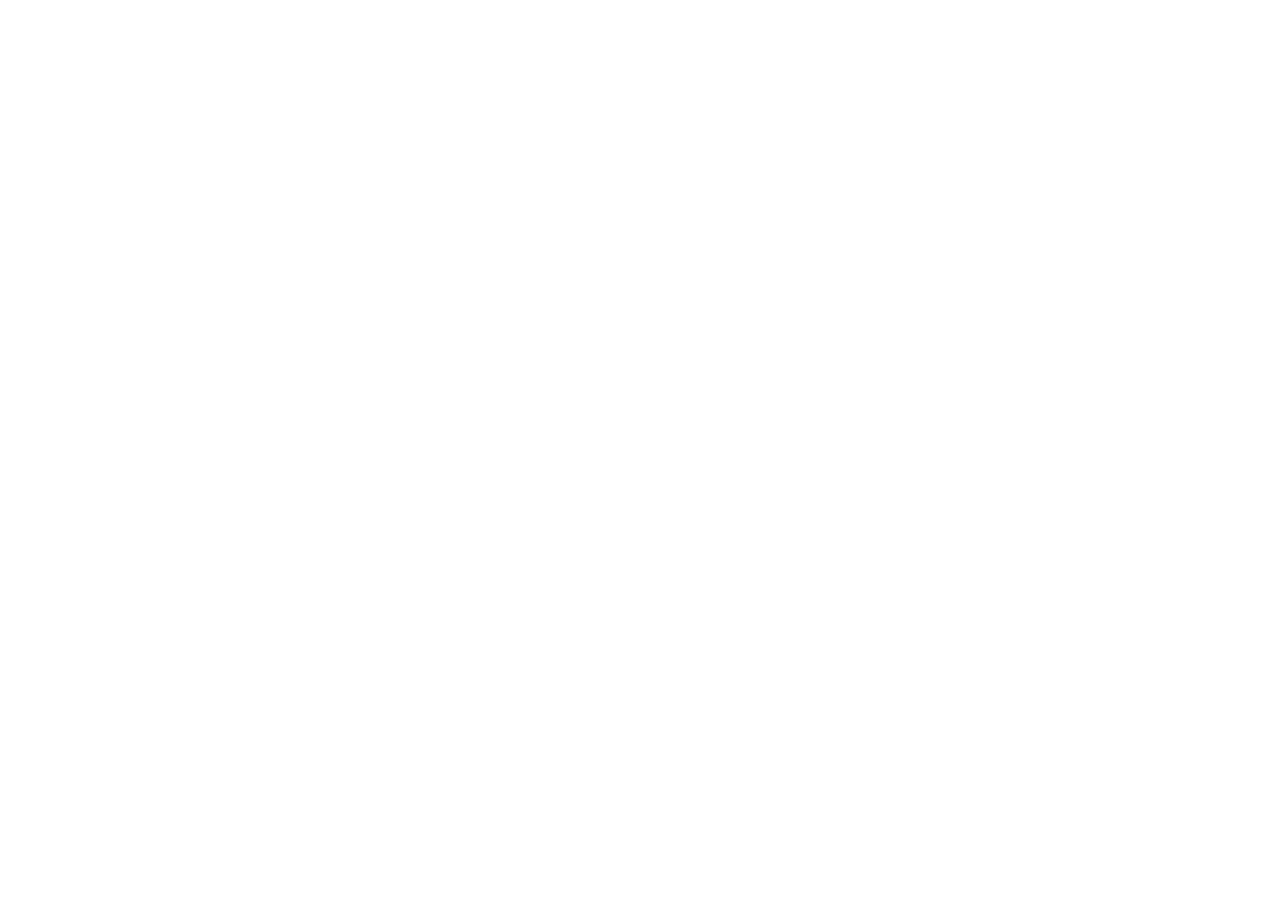
==== menu.html @ 4b273fd4 "Added Menu Redirection Page" ====
<!DOCTYPE HTML>
<!--
	Escape Velocity by HTML5 UP
	html5up.net | @ajlkn
	Free for personal and commercial use under the CCA 3.0 license (html5up.net/license)
-->
<html>

<head>
	<title>Menu</title>
	<meta charset="utf-8" />
  <meta http-equiv="Refresh" content="0; url='https://hausdonerkebab.ola.click/products'" />
	<meta name="viewport" content="width=device-width, initial-scale=1, user-scalable=no" />
	<link rel="stylesheet" href="assets/css/main.css" />
</head>

<body class="homepage is-preload">
	<div id="page-wrapper">

		<!-- Header -->
		<section id="header" class="wrapper">

			<!-- Logo -->
			<div id="logo">

			</div>

			<!-- Nav -->
			<nav id="nav">
				<ul>
					<li class="current"><a href="index.html">Home</a></li>
					<li><a href="#main">Quiénes Somos</a></li>
					<li><a href="https://hausdonerkebab.ola.click/products">Menú (Restaurante
							Virtual)</a></li>
					<li class="current"><a href="catering.html">Catering</a></li>
					<li><a href="https://wa.me/c/50663362077">Catálogo</a></li>
				</ul>
			</nav>

		</section>

		<!-- Intro -->
		<section id="intro" class="wrapper style1">
			<div class="title">Hallo</div>
			<div class="container">
				<p class="style2">
					Comida auténtica de las calles de Alemania<br>
					Directo de nuestra casa a la tuya
				</p>
				<p class="style3">
					Disfruta de una experiencia gastronómica con sabores nuevos y caracterizada por
					nuestros<br>
					<strong>Productos 100% hechos en casa, ingredientes frescos y atención al
						detalle</strong>
				</p>
				<ul class="actions">
					<li><a href="https://hausdonerkebab.ola.click/products" class="button style3 large">Ver menú</a></li>
				</ul>
			</div>
		</section <!-- Main -->
		
		<!-- Footer -->
		<section id="footer" class="wrapper">
			<div class="title">Contacto</div>
			<div class="container">
				<header class="style1">
					<h2>¿Cómo podemos servirte?</h2>
					<p>
						Por favor decinos si tenés cualquier tipo de consulta, sugerencia,
						propuesta o comentario.
						Nosotros nos pondremos en contacto lo antes posible
					</p>
				</header>
				<div class="row">
					<div id="a-logo" class="col-6 col-12-medium"
						style="background: url('images/A-Logo2.png');background-size:30%;background-repeat: no-repeat; background-position: center;">
					</div>
					<div class="col-6 col-12-medium">

						<!-- Contact -->
						<section class="feature-list small">
							<div class="row">
								<div class="col-6 col-12-small">
									<section>
										<h3 class="icon solid fa-home">QBO
											SkyHomes
										</h3>
										<p>
											Frente al Parque del Café<br>
											Calle 80A, Rohomoser 10108<br>
											San José, Costa Rica
										</p>
									</section>
								</div>
								<div class="col-6 col-12-small">
									<section>
										<h3 class="icon brands fa-instagram">
											instagram</h3>
										<p>
											<a
												href="https://instagram.com/hausdoner">@hausdoner</a><br />
										</p>
									</section>
								</div>
								<div class="col-6 col-12-small">
									<section>
										<h3 class="icon solid fa-envelope">Email
										</h3>
										<p>
											<a
												href="mailto: hausdonercr@gmail.com">hausdonercr@gmail.com</a>
										</p>
									</section>
								</div>
								<div class="col-6 col-12-small">
									<section>
										<h3 class="icon brands fa-whatsapp">
											WhatsApp</h3>
										<p>
											<a
												href="https://wa.me/50663362077">63362077</a>
										</p>
									</section>
								</div>
							</div>
						</section>

					</div>
				</div>
				<div id="copyright">
					<ul>
						<li>&copy; Haus - Döner Kebab</li>
						<li>Design: <a href="http://html5up.net">HTML5 UP</a></li>
					</ul>
				</div>
			</div>
		</section>

	</div>

	<!-- Scripts -->
	<script src="assets/js/jquery.min.js"></script>
	<script src="assets/js/jquery.dropotron.min.js"></script>
	<script src="assets/js/browser.min.js"></script>
	<script src="assets/js/breakpoints.min.js"></script>
	<script src="assets/js/util.js"></script>
	<script src="assets/js/main.js"></script>

</body>

</html>
---- assets/css/main.css ----
@import url("fontawesome-all.min.css");
@import url("https://fonts.googleapis.com/css?family=Source+Sans+Pro:400,400italic,700,900");

/*
	Escape Velocity by HTML5 UP
	html5up.net | @ajlkn
	Free for personal and commercial use under the CCA 3.0 license (html5up.net/license)
*/

html, body, div, span, applet, object,
iframe, h1, h2, h3, h4, h5, h6, p, blockquote,
pre, a, abbr, acronym, address, big, cite,
code, del, dfn, em, img, ins, kbd, q, s, samp,
small, strike, strong, sub, sup, tt, var, b,
u, i, center, dl, dt, dd, ol, ul, li, fieldset,
form, label, legend, table, caption, tbody,
tfoot, thead, tr, th, td, article, aside,
canvas, details, embed, figure, figcaption,
footer, header, hgroup, menu, nav, output, ruby,
section, summary, time, mark, audio, video {
	margin: 0;
	padding: 0;
	border: 0;
	font-size: 100%;
	font: inherit;
	vertical-align: baseline;}

article, aside, details, figcaption, figure,
footer, header, hgroup, menu, nav, section {
	display: block;}

body {
	line-height: 1;
}

ol, ul {
	list-style: none;
}

blockquote, q {
	quotes: none;
}

	blockquote:before, blockquote:after, q:before, q:after {
		content: '';
		content: none;
	}

table {
	border-collapse: collapse;
	border-spacing: 0;
}

body {
	-webkit-text-size-adjust: none;
}

mark {
	background-color: transparent;
	color: inherit;
}

input::-moz-focus-inner {
	border: 0;
	padding: 0;
}

input, select, textarea {
	-moz-appearance: none;
	-webkit-appearance: none;
	-ms-appearance: none;
	appearance: none;
}

/* Basic */

	@-ms-viewport {
		width: device-width;
	}

	html {
		box-sizing: border-box;
	}

	*, *:before, *:after {
		box-sizing: inherit;
	}

	body.is-preload *, body.is-preload *:before, body.is-preload *:after {
		-moz-animation: none !important;
		-webkit-animation: none !important;
		-ms-animation: none !important;
		animation: none !important;
		-moz-transition: none !important;
		-webkit-transition: none !important;
		-ms-transition: none !important;
		transition: none !important;
	}

	body, input, textarea, select {
		font-family: 'Source Sans Pro', sans-serif;
		font-weight: 400;
		color: #919499;
		font-size: 14pt;
		line-height: 1.75em;
		letter-spacing: 0.025em;
	}

	h1, h2, h3, h4, h5, h6 {
		font-weight: 700;
		color: #484d55;
	}

		h1 a, h2 a, h3 a, h4 a, h5 a, h6 a {
			color: inherit;
			text-decoration: none;
		}

	a {
		-moz-transition: color .25s ease-in-out;
		-webkit-transition: color .25s ease-in-out;
		-ms-transition: color .25s ease-in-out;
		transition: color .25s ease-in-out;
		text-decoration: underline;
		color: #717479;
	}

		a:hover {
			text-decoration: none;
		}

	strong, b {
		font-weight: 700;
		color: #484d55;
	}

	blockquote {
		border-left: solid 0.5em #ddd;
		padding: 1em 0 1em 2em;
		font-style: italic;
	}

	em, i {
		font-style: italic;
	}

	hr {
		border: 0;
		border-top: solid 1px #ddd;
		margin: 2em 0 2em 0;
	}

	sub {
		position: relative;
		top: 0.5em;
		font-size: 0.8em;
	}

	sup {
		position: relative;
		top: -0.5em;
		font-size: 0.8em;
	}

	.nobr {
		white-space: nowrap;
	}

	br.clear {
		clear: both;
	}

	p, ul, ol, dl, table, blockquote, form {
		margin-bottom: 2em;
	}

/* Container */

	.container {
		margin: 0 auto;
		max-width: 100%;
		width: 68em;
	}

		@media screen and (max-width: 1680px) {

			.container {
				width: 70em;
			}

		}

		@media screen and (max-width: 1280px) {

			.container {
				width: calc(100% - 100px);
			}

		}

		@media screen and (max-width: 980px) {

			.container {
				width: calc(100% - 100px);
			}

		}

		@media screen and (max-width: 736px) {

			.container {
				width: calc(100% - 40px);
			}

		}

/* Row */

	.row {
		display: flex;
		flex-wrap: wrap;
		box-sizing: border-box;
		align-items: stretch;
	}

		.row > * {
			box-sizing: border-box;
		}

		.row.gtr-uniform > * > :last-child {
			margin-bottom: 0;
		}

		.row.aln-left {
			justify-content: flex-start;
		}

		.row.aln-center {
			justify-content: center;
		}

		.row.aln-right {
			justify-content: flex-end;
		}

		.row.aln-top {
			align-items: flex-start;
		}

		.row.aln-middle {
			align-items: center;
		}

		.row.aln-bottom {
			align-items: flex-end;
		}

		.row > .imp {
			order: -1;
		}

		.row > .col-1 {
			width: 8.33333%;
		}

		.row > .off-1 {
			margin-left: 8.33333%;
		}

		.row > .col-2 {
			width: 16.66667%;
		}

		.row > .off-2 {
			margin-left: 16.66667%;
		}

		.row > .col-3 {
			width: 25%;
		}

		.row > .off-3 {
			margin-left: 25%;
		}

		.row > .col-4 {
			width: 33.33333%;
		}

		.row > .off-4 {
			margin-left: 33.33333%;
		}

		.row > .col-5 {
			width: 41.66667%;
		}

		.row > .off-5 {
			margin-left: 41.66667%;
		}

		.row > .col-6 {
			width: 50%;
		}

		.row > .off-6 {
			margin-left: 50%;
		}

		.row > .col-7 {
			width: 58.33333%;
		}

		.row > .off-7 {
			margin-left: 58.33333%;
		}

		.row > .col-8 {
			width: 66.66667%;
		}

		.row > .off-8 {
			margin-left: 66.66667%;
		}

		.row > .col-9 {
			width: 75%;
		}

		.row > .off-9 {
			margin-left: 75%;
		}

		.row > .col-10 {
			width: 83.33333%;
		}

		.row > .off-10 {
			margin-left: 83.33333%;
		}

		.row > .col-11 {
			width: 91.66667%;
		}

		.row > .off-11 {
			margin-left: 91.66667%;
		}

		.row > .col-12 {
			width: 100%;
		}

		.row > .off-12 {
			margin-left: 100%;
		}

		.row.gtr-0 {
			margin-top: 0px;
			margin-left: 0px;
		}

			.row.gtr-0 > * {
				padding: 0px 0 0 0px;
			}

			.row.gtr-0.gtr-uniform {
				margin-top: 0px;
			}

				.row.gtr-0.gtr-uniform > * {
					padding-top: 0px;
				}

		.row.gtr-25 {
			margin-top: -12.5px;
			margin-left: -12.5px;
		}

			.row.gtr-25 > * {
				padding: 12.5px 0 0 12.5px;
			}

			.row.gtr-25.gtr-uniform {
				margin-top: -12.5px;
			}

				.row.gtr-25.gtr-uniform > * {
					padding-top: 12.5px;
				}

		.row.gtr-50 {
			margin-top: -25px;
			margin-left: -25px;
		}

			.row.gtr-50 > * {
				padding: 25px 0 0 25px;
			}

			.row.gtr-50.gtr-uniform {
				margin-top: -25px;
			}

				.row.gtr-50.gtr-uniform > * {
					padding-top: 25px;
				}

		.row {
			margin-top: -50px;
			margin-left: -50px;
		}

			.row > * {
				padding: 50px 0 0 50px;
			}

			.row.gtr-uniform {
				margin-top: -50px;
			}

				.row.gtr-uniform > * {
					padding-top: 50px;
				}

		.row.gtr-150 {
			margin-top: -75px;
			margin-left: -75px;
		}

			.row.gtr-150 > * {
				padding: 75px 0 0 75px;
			}

			.row.gtr-150.gtr-uniform {
				margin-top: -75px;
			}

				.row.gtr-150.gtr-uniform > * {
					padding-top: 75px;
				}

		.row.gtr-200 {
			margin-top: -100px;
			margin-left: -100px;
		}

			.row.gtr-200 > * {
				padding: 100px 0 0 100px;
			}

			.row.gtr-200.gtr-uniform {
				margin-top: -100px;
			}

				.row.gtr-200.gtr-uniform > * {
					padding-top: 100px;
				}

		@media screen and (max-width: 1680px) {

			.row {
				display: flex;
				flex-wrap: wrap;
				box-sizing: border-box;
				align-items: stretch;
			}

				.row > * {
					box-sizing: border-box;
				}

				.row.gtr-uniform > * > :last-child {
					margin-bottom: 0;
				}

				.row.aln-left {
					justify-content: flex-start;
				}

				.row.aln-center {
					justify-content: center;
				}

				.row.aln-right {
					justify-content: flex-end;
				}

				.row.aln-top {
					align-items: flex-start;
				}

				.row.aln-middle {
					align-items: center;
				}

				.row.aln-bottom {
					align-items: flex-end;
				}

				.row > .imp-xlarge {
					order: -1;
				}

				.row > .col-1-xlarge {
					width: 8.33333%;
				}

				.row > .off-1-xlarge {
					margin-left: 8.33333%;
				}

				.row > .col-2-xlarge {
					width: 16.66667%;
				}

				.row > .off-2-xlarge {
					margin-left: 16.66667%;
				}

				.row > .col-3-xlarge {
					width: 25%;
				}

				.row > .off-3-xlarge {
					margin-left: 25%;
				}

				.row > .col-4-xlarge {
					width: 33.33333%;
				}

				.row > .off-4-xlarge {
					margin-left: 33.33333%;
				}

				.row > .col-5-xlarge {
					width: 41.66667%;
				}

				.row > .off-5-xlarge {
					margin-left: 41.66667%;
				}

				.row > .col-6-xlarge {
					width: 50%;
				}

				.row > .off-6-xlarge {
					margin-left: 50%;
				}

				.row > .col-7-xlarge {
					width: 58.33333%;
				}

				.row > .off-7-xlarge {
					margin-left: 58.33333%;
				}

				.row > .col-8-xlarge {
					width: 66.66667%;
				}

				.row > .off-8-xlarge {
					margin-left: 66.66667%;
				}

				.row > .col-9-xlarge {
					width: 75%;
				}

				.row > .off-9-xlarge {
					margin-left: 75%;
				}

				.row > .col-10-xlarge {
					width: 83.33333%;
				}

				.row > .off-10-xlarge {
					margin-left: 83.33333%;
				}

				.row > .col-11-xlarge {
					width: 91.66667%;
				}

				.row > .off-11-xlarge {
					margin-left: 91.66667%;
				}

				.row > .col-12-xlarge {
					width: 100%;
				}

				.row > .off-12-xlarge {
					margin-left: 100%;
				}

				.row.gtr-0 {
					margin-top: 0px;
					margin-left: 0px;
				}

					.row.gtr-0 > * {
						padding: 0px 0 0 0px;
					}

					.row.gtr-0.gtr-uniform {
						margin-top: 0px;
					}

						.row.gtr-0.gtr-uniform > * {
							padding-top: 0px;
						}

				.row.gtr-25 {
					margin-top: -12.5px;
					margin-left: -12.5px;
				}

					.row.gtr-25 > * {
						padding: 12.5px 0 0 12.5px;
					}

					.row.gtr-25.gtr-uniform {
						margin-top: -12.5px;
					}

						.row.gtr-25.gtr-uniform > * {
							padding-top: 12.5px;
						}

				.row.gtr-50 {
					margin-top: -25px;
					margin-left: -25px;
				}

					.row.gtr-50 > * {
						padding: 25px 0 0 25px;
					}

					.row.gtr-50.gtr-uniform {
						margin-top: -25px;
					}

						.row.gtr-50.gtr-uniform > * {
							padding-top: 25px;
						}

				.row {
					margin-top: -50px;
					margin-left: -50px;
				}

					.row > * {
						padding: 50px 0 0 50px;
					}

					.row.gtr-uniform {
						margin-top: -50px;
					}

						.row.gtr-uniform > * {
							padding-top: 50px;
						}

				.row.gtr-150 {
					margin-top: -75px;
					margin-left: -75px;
				}

					.row.gtr-150 > * {
						padding: 75px 0 0 75px;
					}

					.row.gtr-150.gtr-uniform {
						margin-top: -75px;
					}

						.row.gtr-150.gtr-uniform > * {
							padding-top: 75px;
						}

				.row.gtr-200 {
					margin-top: -100px;
					margin-left: -100px;
				}

					.row.gtr-200 > * {
						padding: 100px 0 0 100px;
					}

					.row.gtr-200.gtr-uniform {
						margin-top: -100px;
					}

						.row.gtr-200.gtr-uniform > * {
							padding-top: 100px;
						}

		}

		@media screen and (max-width: 1280px) {

			.row {
				display: flex;
				flex-wrap: wrap;
				box-sizing: border-box;
				align-items: stretch;
			}

				.row > * {
					box-sizing: border-box;
				}

				.row.gtr-uniform > * > :last-child {
					margin-bottom: 0;
				}

				.row.aln-left {
					justify-content: flex-start;
				}

				.row.aln-center {
					justify-content: center;
				}

				.row.aln-right {
					justify-content: flex-end;
				}

				.row.aln-top {
					align-items: flex-start;
				}

				.row.aln-middle {
					align-items: center;
				}

				.row.aln-bottom {
					align-items: flex-end;
				}

				.row > .imp-large {
					order: -1;
				}

				.row > .col-1-large {
					width: 8.33333%;
				}

				.row > .off-1-large {
					margin-left: 8.33333%;
				}

				.row > .col-2-large {
					width: 16.66667%;
				}

				.row > .off-2-large {
					margin-left: 16.66667%;
				}

				.row > .col-3-large {
					width: 25%;
				}

				.row > .off-3-large {
					margin-left: 25%;
				}

				.row > .col-4-large {
					width: 33.33333%;
				}

				.row > .off-4-large {
					margin-left: 33.33333%;
				}

				.row > .col-5-large {
					width: 41.66667%;
				}

				.row > .off-5-large {
					margin-left: 41.66667%;
				}

				.row > .col-6-large {
					width: 50%;
				}

				.row > .off-6-large {
					margin-left: 50%;
				}

				.row > .col-7-large {
					width: 58.33333%;
				}

				.row > .off-7-large {
					margin-left: 58.33333%;
				}

				.row > .col-8-large {
					width: 66.66667%;
				}

				.row > .off-8-large {
					margin-left: 66.66667%;
				}

				.row > .col-9-large {
					width: 75%;
				}

				.row > .off-9-large {
					margin-left: 75%;
				}

				.row > .col-10-large {
					width: 83.33333%;
				}

				.row > .off-10-large {
					margin-left: 83.33333%;
				}

				.row > .col-11-large {
					width: 91.66667%;
				}

				.row > .off-11-large {
					margin-left: 91.66667%;
				}

				.row > .col-12-large {
					width: 100%;
				}

				.row > .off-12-large {
					margin-left: 100%;
				}

				.row.gtr-0 {
					margin-top: 0px;
					margin-left: 0px;
				}

					.row.gtr-0 > * {
						padding: 0px 0 0 0px;
					}

					.row.gtr-0.gtr-uniform {
						margin-top: 0px;
					}

						.row.gtr-0.gtr-uniform > * {
							padding-top: 0px;
						}

				.row.gtr-25 {
					margin-top: -8.75px;
					margin-left: -8.75px;
				}

					.row.gtr-25 > * {
						padding: 8.75px 0 0 8.75px;
					}

					.row.gtr-25.gtr-uniform {
						margin-top: -8.75px;
					}

						.row.gtr-25.gtr-uniform > * {
							padding-top: 8.75px;
						}

				.row.gtr-50 {
					margin-top: -17.5px;
					margin-left: -17.5px;
				}

					.row.gtr-50 > * {
						padding: 17.5px 0 0 17.5px;
					}

					.row.gtr-50.gtr-uniform {
						margin-top: -17.5px;
					}

						.row.gtr-50.gtr-uniform > * {
							padding-top: 17.5px;
						}

				.row {
					margin-top: -35px;
					margin-left: -35px;
				}

					.row > * {
						padding: 35px 0 0 35px;
					}

					.row.gtr-uniform {
						margin-top: -35px;
					}

						.row.gtr-uniform > * {
							padding-top: 35px;
						}

				.row.gtr-150 {
					margin-top: -52.5px;
					margin-left: -52.5px;
				}

					.row.gtr-150 > * {
						padding: 52.5px 0 0 52.5px;
					}

					.row.gtr-150.gtr-uniform {
						margin-top: -52.5px;
					}

						.row.gtr-150.gtr-uniform > * {
							padding-top: 52.5px;
						}

				.row.gtr-200 {
					margin-top: -70px;
					margin-left: -70px;
				}

					.row.gtr-200 > * {
						padding: 70px 0 0 70px;
					}

					.row.gtr-200.gtr-uniform {
						margin-top: -70px;
					}

						.row.gtr-200.gtr-uniform > * {
							padding-top: 70px;
						}

		}

		@media screen and (max-width: 980px) {

			.row {
				display: flex;
				flex-wrap: wrap;
				box-sizing: border-box;
				align-items: stretch;
			}

				.row > * {
					box-sizing: border-box;
				}

				.row.gtr-uniform > * > :last-child {
					margin-bottom: 0;
				}

				.row.aln-left {
					justify-content: flex-start;
				}

				.row.aln-center {
					justify-content: center;
				}

				.row.aln-right {
					justify-content: flex-end;
				}

				.row.aln-top {
					align-items: flex-start;
				}

				.row.aln-middle {
					align-items: center;
				}

				.row.aln-bottom {
					align-items: flex-end;
				}

				.row > .imp-medium {
					order: -1;
				}

				.row > .col-1-medium {
					width: 8.33333%;
				}

				.row > .off-1-medium {
					margin-left: 8.33333%;
				}

				.row > .col-2-medium {
					width: 16.66667%;
				}

				.row > .off-2-medium {
					margin-left: 16.66667%;
				}

				.row > .col-3-medium {
					width: 25%;
				}

				.row > .off-3-medium {
					margin-left: 25%;
				}

				.row > .col-4-medium {
					width: 33.33333%;
				}

				.row > .off-4-medium {
					margin-left: 33.33333%;
				}

				.row > .col-5-medium {
					width: 41.66667%;
				}

				.row > .off-5-medium {
					margin-left: 41.66667%;
				}

				.row > .col-6-medium {
					width: 50%;
				}

				.row > .off-6-medium {
					margin-left: 50%;
				}

				.row > .col-7-medium {
					width: 58.33333%;
				}

				.row > .off-7-medium {
					margin-left: 58.33333%;
				}

				.row > .col-8-medium {
					width: 66.66667%;
				}

				.row > .off-8-medium {
					margin-left: 66.66667%;
				}

				.row > .col-9-medium {
					width: 75%;
				}

				.row > .off-9-medium {
					margin-left: 75%;
				}

				.row > .col-10-medium {
					width: 83.33333%;
				}

				.row > .off-10-medium {
					margin-left: 83.33333%;
				}

				.row > .col-11-medium {
					width: 91.66667%;
				}

				.row > .off-11-medium {
					margin-left: 91.66667%;
				}

				.row > .col-12-medium {
					width: 100%;
				}

				.row > .off-12-medium {
					margin-left: 100%;
				}

				.row.gtr-0 {
					margin-top: 0px;
					margin-left: 0px;
				}

					.row.gtr-0 > * {
						padding: 0px 0 0 0px;
					}

					.row.gtr-0.gtr-uniform {
						margin-top: 0px;
					}

						.row.gtr-0.gtr-uniform > * {
							padding-top: 0px;
						}

				.row.gtr-25 {
					margin-top: -12.5px;
					margin-left: -12.5px;
				}

					.row.gtr-25 > * {
						padding: 12.5px 0 0 12.5px;
					}

					.row.gtr-25.gtr-uniform {
						margin-top: -12.5px;
					}

						.row.gtr-25.gtr-uniform > * {
							padding-top: 12.5px;
						}

				.row.gtr-50 {
					margin-top: -25px;
					margin-left: -25px;
				}

					.row.gtr-50 > * {
						padding: 25px 0 0 25px;
					}

					.row.gtr-50.gtr-uniform {
						margin-top: -25px;
					}

						.row.gtr-50.gtr-uniform > * {
							padding-top: 25px;
						}

				.row {
					margin-top: -50px;
					margin-left: -50px;
				}

					.row > * {
						padding: 50px 0 0 50px;
					}

					.row.gtr-uniform {
						margin-top: -50px;
					}

						.row.gtr-uniform > * {
							padding-top: 50px;
						}

				.row.gtr-150 {
					margin-top: -75px;
					margin-left: -75px;
				}

					.row.gtr-150 > * {
						padding: 75px 0 0 75px;
					}

					.row.gtr-150.gtr-uniform {
						margin-top: -75px;
					}

						.row.gtr-150.gtr-uniform > * {
							padding-top: 75px;
						}

				.row.gtr-200 {
					margin-top: -100px;
					margin-left: -100px;
				}

					.row.gtr-200 > * {
						padding: 100px 0 0 100px;
					}

					.row.gtr-200.gtr-uniform {
						margin-top: -100px;
					}

						.row.gtr-200.gtr-uniform > * {
							padding-top: 100px;
						}

		}

		@media screen and (max-width: 736px) {

			.row {
				display: flex;
				flex-wrap: wrap;
				box-sizing: border-box;
				align-items: stretch;
			}

				.row > * {
					box-sizing: border-box;
				}

				.row.gtr-uniform > * > :last-child {
					margin-bottom: 0;
				}

				.row.aln-left {
					justify-content: flex-start;
				}

				.row.aln-center {
					justify-content: center;
				}

				.row.aln-right {
					justify-content: flex-end;
				}

				.row.aln-top {
					align-items: flex-start;
				}

				.row.aln-middle {
					align-items: center;
				}

				.row.aln-bottom {
					align-items: flex-end;
				}

				.row > .imp-small {
					order: -1;
				}

				.row > .col-1-small {
					width: 8.33333%;
				}

				.row > .off-1-small {
					margin-left: 8.33333%;
				}

				.row > .col-2-small {
					width: 16.66667%;
				}

				.row > .off-2-small {
					margin-left: 16.66667%;
				}

				.row > .col-3-small {
					width: 25%;
				}

				.row > .off-3-small {
					margin-left: 25%;
				}

				.row > .col-4-small {
					width: 33.33333%;
				}

				.row > .off-4-small {
					margin-left: 33.33333%;
				}

				.row > .col-5-small {
					width: 41.66667%;
				}

				.row > .off-5-small {
					margin-left: 41.66667%;
				}

				.row > .col-6-small {
					width: 50%;
				}

				.row > .off-6-small {
					margin-left: 50%;
				}

				.row > .col-7-small {
					width: 58.33333%;
				}

				.row > .off-7-small {
					margin-left: 58.33333%;
				}

				.row > .col-8-small {
					width: 66.66667%;
				}

				.row > .off-8-small {
					margin-left: 66.66667%;
				}

				.row > .col-9-small {
					width: 75%;
				}

				.row > .off-9-small {
					margin-left: 75%;
				}

				.row > .col-10-small {
					width: 83.33333%;
				}

				.row > .off-10-small {
					margin-left: 83.33333%;
				}

				.row > .col-11-small {
					width: 91.66667%;
				}

				.row > .off-11-small {
					margin-left: 91.66667%;
				}

				.row > .col-12-small {
					width: 100%;
				}

				.row > .off-12-small {
					margin-left: 100%;
				}

				.row.gtr-0 {
					margin-top: 0px;
					margin-left: 0px;
				}

					.row.gtr-0 > * {
						padding: 0px 0 0 0px;
					}

					.row.gtr-0.gtr-uniform {
						margin-top: 0px;
					}

						.row.gtr-0.gtr-uniform > * {
							padding-top: 0px;
						}

				.row.gtr-25 {
					margin-top: -7.5px;
					margin-left: -7.5px;
				}

					.row.gtr-25 > * {
						padding: 7.5px 0 0 7.5px;
					}

					.row.gtr-25.gtr-uniform {
						margin-top: -7.5px;
					}

						.row.gtr-25.gtr-uniform > * {
							padding-top: 7.5px;
						}

				.row.gtr-50 {
					margin-top: -15px;
					margin-left: -15px;
				}

					.row.gtr-50 > * {
						padding: 15px 0 0 15px;
					}

					.row.gtr-50.gtr-uniform {
						margin-top: -15px;
					}

						.row.gtr-50.gtr-uniform > * {
							padding-top: 15px;
						}

				.row {
					margin-top: -30px;
					margin-left: -30px;
				}

					.row > * {
						padding: 30px 0 0 30px;
					}

					.row.gtr-uniform {
						margin-top: -30px;
					}

						.row.gtr-uniform > * {
							padding-top: 30px;
						}

				.row.gtr-150 {
					margin-top: -45px;
					margin-left: -45px;
				}

					.row.gtr-150 > * {
						padding: 45px 0 0 45px;
					}

					.row.gtr-150.gtr-uniform {
						margin-top: -45px;
					}

						.row.gtr-150.gtr-uniform > * {
							padding-top: 45px;
						}

				.row.gtr-200 {
					margin-top: -60px;
					margin-left: -60px;
				}

					.row.gtr-200 > * {
						padding: 60px 0 0 60px;
					}

					.row.gtr-200.gtr-uniform {
						margin-top: -60px;
					}

						.row.gtr-200.gtr-uniform > * {
							padding-top: 60px;
						}

		}

/* Section/Article */

	section,
	article {
		margin: 0 0 4em 0;
	}

	section > :last-child,
	article > :last-child,
	section:last-child,
	article:last-child {
		margin-bottom: 0;
	}

	header.style1 {
		text-align: center;
		padding: 3em 0 3em 0;
	}

		header.style1 h2 {
			font-weight: 700;
			font-size: 2em;
			letter-spacing: 0.075em;
			line-height: 1.5em;
		}

		header.style1 p {
			color: #b1b4b9;
			display: block;
			margin: 1.15em 0 0 0;
			font-size: 1.3em;
			letter-spacing: 0.075em;
			line-height: 1.5em;
		}

/* Table */

	table {
		width: 100%;
	}

		table.default {
			width: 100%;
		}

			table.default tbody tr:nth-child(2n+2) {
				background: #f4f4f4;
			}

			table.default td {
				padding: 0.5em 1em 0.5em 1em;
			}

			table.default th {
				text-align: left;
				font-weight: 400;
				padding: 0.5em 1em 0.5em 1em;
			}

			table.default thead {
				background: #484d55;
				color: #fff;
			}

			table.default tfoot {
				background: #eee;
			}

/* Form */

	form label {
		display: block;
		font-weight: 700;
		color: #484d55;
		margin: 0.25em 0 0.5em 0;
	}

	form input[type="text"],
	form input[type="email"],
	form input[type="password"],
	form input[type="date"],
	form input[type="number"],
	form select,
	form textarea {
		-moz-transition: all .25s ease-in-out;
		-webkit-transition: all .25s ease-in-out;
		-ms-transition: all .25s ease-in-out;
		transition: all .25s ease-in-out;
		-webkit-appearance: none;
		display: block;
		border: 0;
		background: #eee;
		box-shadow: inset 0px 0px 1px 0px #a0a1a7;
		border-radius: 0.35em;
		width: 100%;
		padding: 0.75em 1em 0.75em 1em;
	}

		form input[type="text"]:focus,
		form input[type="email"]:focus,
		form input[type="password"]:focus,
		form input[type="date"]:focus,
		form input[type="number"]:focus,
		form select:focus,
		form textarea:focus {
			background: #f8f8f8;
		}

	form input[type="text"],
	form input[type="email"]
	input[type="password"] {
		line-height: 1em;
	}

	form select {
		line-height: 1em;
	}

	form textarea {
		min-height: 8em;
	}

	form ul.actions {
		margin-top: 0;
	}

	form ::-webkit-input-placeholder {
		color: #555 !important;
		font-style: italic;
		line-height: 1.35em;
	}

	form :-moz-placeholder {
		color: #555 !important;
		font-style: italic;
	}

	form ::-moz-placeholder {
		color: #555 !important;
		font-style: italic;
	}

	form :-ms-input-placeholder {
		color: #555 !important;
		font-style: italic;
	}

	form ::-moz-focus-inner {
		border: 0;
	}

/* Image */

	.image {
		display: inline-block;
	}

		.image img {
			display: block;
			width: 100%;
		}

		.image.fit {
			display: block;
			width: 100%;
		}

		.image.left {
			float: left;
			margin: 0 2em 2em 0;
		}

		.image.centered {
			display: block;
			margin: 0 0 2em 0;
		}

			.image.centered img {
				margin: 0 auto;
				width: auto;
			}

		.image.featured {
			display: block;
			width: 100%;
			margin: 0 0 2em 0;
		}

/* Button */

	input[type="button"],
	input[type="submit"],
	input[type="reset"],
	button,
	.button {
		-moz-transition: all .25s ease-in-out;
		-webkit-transition: all .25s ease-in-out;
		-ms-transition: all .25s ease-in-out;
		transition: all .25s ease-in-out;
		display: inline-block;
		background: #444;
		text-align: center;
		text-transform: uppercase;
		font-weight: 700;
		letter-spacing: 0.25em;
		text-decoration: none;
		border-radius: 0.35em;
		border: 0;
		outline: 0;
		cursor: pointer;
		padding: 0 2.25em 0 2.25em;
		font-size: 0.9em;
		min-width: 12em;
		height: 4em;
		line-height: 4em;
	}

		input[type="button"]:hover,
		input[type="submit"]:hover,
		input[type="reset"]:hover,
		button:hover,
		.button:hover {
			background-color: #f98780;
		}

		input[type="button"].large,
		input[type="submit"].large,
		input[type="reset"].large,
		button.large,
		.button.large {
			font-size: 1em;
			min-width: 14em;
		}

		input[type="button"].style1,
		input[type="submit"].style1,
		input[type="reset"].style1,
		button.style1,
		.button.style1 {
			background: #e97770 url("images/overlay.png");
			color: #fff;
		}

			input[type="button"].style1:hover,
			input[type="submit"].style1:hover,
			input[type="reset"].style1:hover,
			button.style1:hover,
			.button.style1:hover {
				background-color: #f98780;
			}

			input[type="button"].style1:active,
			input[type="submit"].style1:active,
			input[type="reset"].style1:active,
			button.style1:active,
			.button.style1:active {
				background-color: #d96760;
			}

		input[type="button"].style2,
		input[type="submit"].style2,
		input[type="reset"].style2,
		button.style2,
		.button.style2 {
			background: none;
			color: #606167;
			box-shadow: inset 0px 0px 2px 0px #a0a1a7;
		}

			input[type="button"].style2:hover,
			input[type="submit"].style2:hover,
			input[type="reset"].style2:hover,
			button.style2:hover,
			.button.style2:hover {
				box-shadow: inset 0px 0px 2px 0px #606167;
			}

			input[type="button"].style2:active,
			input[type="submit"].style2:active,
			input[type="reset"].style2:active,
			button.style2:active,
			.button.style2:active {
				box-shadow: inset 0px 0px 2px 0px #202127;
			}

		input[type="button"].style3,
		input[type="submit"].style3,
		input[type="reset"].style3,
		button.style3,
		.button.style3 {
			background: #2f333b url("images/overlay.png");
			color: #fff;
		}

			input[type="button"].style3:hover,
			input[type="submit"].style3:hover,
			input[type="reset"].style3:hover,
			button.style3:hover,
			.button.style3:hover {
				background-color: #3f434b;
			}

			input[type="button"].style3:active,
			input[type="submit"].style3:active,
			input[type="reset"].style3:active,
			button.style3:active,
			.button.style3:active {
				background-color: #1f232b;
			}

/* List */

	ul {
		list-style: disc;
		padding-left: 1em;
	}

		ul li {
			padding-left: 0.5em;
		}

		ul.style2 {
			list-style: none;
			padding-left: 0;
		}

			ul.style2 li {
				border-top: solid 1px #eee;
				padding: 1.5em 0 0 0;
				margin: 1.5em 0 0 0;
			}

				ul.style2 li:first-child {
					border-top: 0;
					padding-top: 0;
					margin-top: 0;
				}

		ul.style3 {
			list-style: none;
			padding-left: 0;
		}

			ul.style3 li {
				border-top: solid 1px #eee;
				padding: 0.5em 0 0 0;
				margin: 0.5em 0 0 0;
			}

				ul.style3 li:first-child {
					border-top: 0;
					padding-top: 0;
					margin-top: 0;
				}

	ol {
		list-style: decimal;
		padding-left: 1.25em;
	}

		ol li {
			padding-left: 0.25em;
		}

/* Actions */

	ul.actions {
		list-style: none;
		padding-left: 0;
		margin: 3em 0 0 0;
	}

		ul.actions li {
			display: inline-block;
			margin: 0 0.75em 0 0.75em;
			padding-left: 0;
		}

			ul.actions li:first-child {
				margin-left: 0;
			}

			ul.actions li:last-child {
				margin-right: 0;
			}

		ul.actions.special {
			text-align: center;
		}

/* Feature List */

	.feature-list {
		max-width: 58em;
		margin-left: auto;
		margin-right: auto;
		position: relative;
		top: 0.75em;
	}

		.feature-list section {
			border-top: solid 1px #eee;
			padding-top: 3em;
			padding-left: 5em;
			position: relative;
		}

		@media screen and (min-width: 981px) {

			.feature-list > .row > :nth-child(-n + 2) > section {
				border-top: 0;
				padding-top: 0;
			}

		}

		.feature-list h3 {
			color: #e97770 !important;
			margin: -0.35em 0 0.75em 0;
			font-size: 1.15em;
			letter-spacing: 0.05em;
		}

			.feature-list h3:before {
				display: block;
				color: #fff;
				background: #2f333b url("images/overlay.png");
				border-radius: 2.5em;
				text-align: center;
				width: 2.5em;
				height: 2.5em;
				line-height: 2.5em;
				margin-right: 0.75em;
				position: absolute;
				left: 0;
				margin-top: -0.5em;
			}

		.feature-list.small section {
			padding-left: 3.5em;
		}

		.feature-list.small h3:before {
			font-size: 0.8em;
		}

/* Icons */

	.icon {
		text-decoration: none;
		text-decoration: none;
	}

		.icon:before {
			-moz-osx-font-smoothing: grayscale;
			-webkit-font-smoothing: antialiased;
			display: inline-block;
			font-style: normal;
			font-variant: normal;
			text-rendering: auto;
			line-height: 1;
			text-transform: none !important;
			font-family: 'Font Awesome 5 Free';
			font-weight: 400;
		}

		.icon:before {
			line-height: inherit;
			font-size: 1.25em;
		}

		.icon > .label {
			display: none;
		}

		.icon.solid:before {
			font-weight: 900;
		}

		.icon.brands:before {
			font-family: 'Font Awesome 5 Brands';
		}

/* Box */

	.box header {
		margin: 0 0 1.5em 0;
	}

		.box header.style1 {
			position: relative;
			margin: -0.5em 0 0 0;
			padding-top: 0;
		}

	.box h2 {
		margin: 0 0 0.75em 0;
		font-size: 1.15em;
		letter-spacing: 0.05em;
	}

	.box h3 {
		margin: 0 0 0.5em 0;
		font-size: 1em;
		font-weight: 600;
		letter-spacing: 0.05em;
	}

	.box.post-excerpt .image.left {
		position: relative;
		top: 0.5em;
		width: 5em;
	}

	.box.post-excerpt h3, .box.post-excerpt p {
		margin-left: 7em;
	}

/* Wrapper */

	.wrapper {
		position: relative;
		padding: 6em 0 9em 0;
	}

		.wrapper .title {
			position: absolute;
			top: 0;
			left: 50%;
			text-align: center;
			text-transform: uppercase;
			display: block;
			font-weight: 700;
			letter-spacing: 0.25em;
			font-size: 0.9em;
			width: 25em;
			height: 3.25em;
			top: -3.25em;
			line-height: 3.25em;
			margin-bottom: -3.25em;
			margin-left: -12.5em;
			padding-top: 0.5em;
		}

			.wrapper .title:before {
				content: '';
				position: absolute;
				bottom: -38px;
				left: -35px;
				width: 35px;
				height: 38px;
				background: url("images/shadow.png");
			}

			.wrapper .title:after {
				-moz-transform: scaleX(-1);
				-webkit-transform: scaleX(-1);
				-ms-transform: scaleX(-1);
				transform: scaleX(-1);
				content: '';
				position: absolute;
				bottom: -38px;
				right: -35px;
				width: 35px;
				height: 38px;
				background: url("images/shadow.png");
			}

		.wrapper.style1 {
			background: #e97770 url("images/overlay.png");
			color: #eee;
			color: rgba(255, 255, 255, 0.75);
		}

			.wrapper.style1 .title {
				background: #e97770 url("images/overlay.png");
				color: #fff;
			}

			.wrapper.style1 h1, .wrapper.style1 h2, .wrapper.style1 h3, .wrapper.style1 h4, .wrapper.style1 h5, .wrapper.style1 h6, .wrapper.style1 strong, .wrapper.style1 b, .wrapper.style1 a {
				color: #fff;
			}

		.wrapper.style2 {
			background: #fff;
		}

			.wrapper.style2 .title {
				background: #fff;
				color: #484d55;
			}

		.wrapper.style3 {
			background: #f3f3f3 url("images/overlay.png");
		}

			.wrapper.style3 .title {
				background: #f3f3f3 url("images/overlay.png");
				color: #484d55;
			}

			.wrapper.style3 .image {
				border: solid 10px #fff;
			}

/* Page Wrapper */

	#page-wrapper > section {
		margin-bottom: 0;
	}

/* Header */

	#header {
		display: -moz-flex;
		display: -webkit-flex;
		display: -ms-flex;
		display: flex;
		-moz-align-items: center;
		-webkit-align-items: center;
		-ms-align-items: center;
		align-items: center;
		-moz-justify-content: center;
		-webkit-justify-content: center;
		-ms-justify-content: center;
		justify-content: center;
		position: relative;
		height: 24em;
		background: url("../../images/banner2.png") center center;
		background-size:cover;
		padding: 0;
	}

		#header:before {
			content: '';
			position: absolute;
			top: 0;
			left: 0;
			width: 100%;
			height: 100%;
			background: url("images/overlay.png");
		}

		.homepage #header {
			height: 35em;
		}

/* Logo */

	#logo {
		width: 100%;
		text-align: center;
		position: relative;
		top: 1.5em;
	}

		#logo h1 {
			font-weight: 900;
			text-transform: uppercase;
			color: #fff;
			font-size: 2em;
			letter-spacing: 0.25em;
		}

		#logo p {
			color: #eee;
			color: rgba(255, 255, 255, 0.5);
			text-transform: uppercase;
			margin: 1.25em 0 0 0;
			display: block;
			letter-spacing: 0.2em;
			font-size: 0.9em;
		}

/* Nav */

	#nav {
		position: absolute;
		display: block;
		top: 2.5em;
		left: 0;
		width: 100%;
		text-align: center;
	}

		#nav > ul {
			display: inline-block;
			border-radius: 0.35em;
			box-shadow: inset 0px 0px 1px 1px rgba(255, 255, 255, 0.25);
			padding: 0 1.5em 0 1.5em;
		}

			#nav > ul > li {
				display: inline-block;
				text-align: center;
				padding: 0 1.5em 0 1.5em;
			}

				#nav > ul > li > ul {
					display: none;
				}

				#nav > ul > li > a, #nav > ul > li > span {
					display: block;
					color: #eee;
					color: rgba(255, 255, 255, 0.75);
					text-transform: uppercase;
					text-decoration: none;
					font-size: 0.7em;
					letter-spacing: 0.25em;
					height: 5em;
					line-height: 5em;
					-moz-transition: all .25s ease-in-out;
					-webkit-transition: all .25s ease-in-out;
					-o-transition: all .25s ease-in-out;
					-ms-transition: all .25s ease-in-out;
					transition: all .25s ease-in-out;
					outline: 0;
				}

				#nav > ul > li:hover > a {
					color: #fff;
				}

				#nav > ul > li.active > a, #nav > ul > li.active > span {
					color: #fff;
				}

	.dropotron {
		background: #222835 url("images/overlay.png");
		background-color: rgba(44, 50, 63, 0.925);
		padding: 1.25em 1em 1.25em 1em;
		border-radius: 0.35em;
		box-shadow: inset 0px 0px 1px 1px rgba(255, 255, 255, 0.25);
		min-width: 12em;
		text-align: left;
		margin-top: -1.25em;
		margin-left: -1px;
		list-style: none;
	}

		.dropotron.level-0 {
			margin-top: -1px;
			margin-left: 0;
			border-top-left-radius: 0;
			border-top-right-radius: 0;
		}

		.dropotron a, .dropotron span {
			-moz-transition: all .25s ease-in-out;
			-webkit-transition: all .25s ease-in-out;
			-ms-transition: all .25s ease-in-out;
			transition: all .25s ease-in-out;
			display: block;
			color: #eee;
			color: rgba(255, 255, 255, 0.75);
			text-transform: uppercase;
			text-decoration: none;
			font-size: 0.7em;
			letter-spacing: 0.25em;
			border-top: solid 1px rgba(255, 255, 255, 0.15);
			line-height: 3em;
		}

		.dropotron li {
			padding-left: 0;
		}

			.dropotron li:first-child a, .dropotron li:first-child span {
				border-top: 0;
			}

			.dropotron li:hover > a, .dropotron li:hover > span {
				color: #fff;
			}

/* Intro */

	#intro {
		padding-bottom: 8em;
		text-align: center;
	}

		#intro p.style1 {
			font-size: 1.5em;
			letter-spacing: 0.075em;
		}

		#intro p.style2 {
			font-weight: 700;
			color: #fff;
			border-radius: 0.35em;
			box-shadow: inset 0px 0px 1px 1px rgba(255, 255, 255, 0.25);
			font-size: 2.75em;
			letter-spacing: 0.075em;
			line-height: 1.35em;
			padding: 1em 0 1em 0;
			margin-bottom: 1em;
		}

			#intro p.style2 a {
				color: inherit;
				text-decoration: none;
			}

		#intro p.style3 {
			font-size: 1.1em;
			width: 48em;
			margin: 0 auto;
		}

/* Features */

	#features header.style1 {
		padding-bottom: 5em;
	}

	#features ul.actions {
		margin-top: 5em;
	}

/* Highlights */

	#highlights .highlight {
		text-align: center;
	}

		#highlights .highlight h3 {
			color: #e97770;
			margin: 0 0 0.75em 0;
			font-size: 1.15em;
			letter-spacing: 0.05em;
		}

/* Main */

/* Footer */

	#footer {
		background: #282b34 url("images/overlay.png");
		color: #eee;
		color: rgba(255, 255, 255, 0.5);
		padding-bottom: 6em;
	}

		#footer h1, #footer h2, #footer h3, #footer h4, #footer h5, #footer h6, #footer strong, #footer b, #footer a {
			color: #fff;
		}

		#footer hr {
			border-top-color: #333;
			border-top-color: rgba(255, 255, 255, 0.05);
		}

		#footer form input[type="text"],
		#footer form input[type="email"],
		#footer form input[type="date"],
		#footer form input[type="number"],
		#footer form input[type="password"],
		#footer form select,
		#footer form textarea {
			background: #ccc;
			box-shadow: none;
		}

			#footer form input[type="text"]:focus,
			#footer form input[type="email"]:focus,
			#footer form input[type="date"]:focus,
			#footer form input[type="number"]:focus,
			#footer form input[type="password"]:focus,
			#footer form select:focus,
			#footer form textarea:focus {
				background: #fff;
			}

		#footer input[type="button"],
		#footer input[type="submit"],
		#footer input[type="reset"],
		#footer button,
		#footer .button {
			color: #fff;
			box-shadow: inset 0px 0px 2px 0px rgba(255, 255, 255, 0.5);
		}

			#footer input[type="button"]:hover,
			#footer input[type="submit"]:hover,
			#footer input[type="reset"]:hover,
			#footer button:hover,
			#footer .button:hover {
				color: #fff;
				box-shadow: inset 0px 0px 2px 0px rgba(255, 255, 255, 0.65);
			}

			#footer input[type="button"]:active,
			#footer input[type="submit"]:active,
			#footer input[type="reset"]:active,
			#footer button:active,
			#footer .button:active {
				box-shadow: inset 0px 0px 2px 0px rgba(255, 255, 255, 0.75);
			}

			#footer input[type="button"].style2:active,
			#footer input[type="submit"].style2:active,
			#footer input[type="reset"].style2:active,
			#footer button.style2:active,
			#footer .button.style2:active {
				box-shadow: inset 0px 0px 2px 0px rgba(255, 255, 255, 0.75);
			}

		#footer .title {
			background: #282b34 url("images/overlay.png");
			color: #eee;
		}

		#footer header.style1 {
			padding-bottom: 6em;
			margin-bottom: 6em;
			border-bottom: solid 1px rgba(255, 255, 255, 0.05);
		}

			#footer header.style1 h2 {
				color: #fff;
			}

			#footer header.style1 .p {
				color: inherit;
			}

		#footer .feature-list {
			max-width: 100%;
		}

			#footer .feature-list section {
				border-top-color: rgba(255, 255, 255, 0.05);
			}

			#footer .feature-list h3:before {
				background: #3d4249 url("images/overlay.png");
			}

/* Copyright */

	#copyright {
		text-align: center;
		padding-top: 6em;
		margin-top: 6em;
		border-top: solid 1px rgba(255, 255, 255, 0.05);
	}

		#copyright ul {
			display: inline-block;
			border-radius: 0.35em;
			box-shadow: inset 0px 0px 1px 1px rgba(255, 255, 255, 0.05);
			color: #aaa;
			color: rgba(255, 255, 255, 0.25);
			padding: 0.75em 2em;
			font-size: 0.9em;
		}

			#copyright ul li {
				display: inline-block;
				margin-left: 1em;
				padding-left: 1em;
				border-left: solid 1px #333;
				border-left-color: rgba(255, 255, 255, 0.05);
			}

				#copyright ul li:first-child {
					border-left: 0;
					margin-left: 0;
					padding-left: 0;
				}

		#copyright a {
			color: inherit;
		}

			#copyright a:hover {
				color: #fff;
			}

/* XLarge */

	@media screen and (max-width: 1680px) {

		/* Basic */

		#nav{
			display: none;
		}

			body, input, textarea, select {
				font-size: 12pt;
			}

	}

/* Large */

	@media screen and (max-width: 1280px) {

		/* Basic */

			body, input, select, textarea {
				font-size: 11pt;
				line-height: 1.5em;
				letter-spacing: 0.015em;
			}

		/* Wrapper */

			.wrapper {
				padding: 4em 0 7em 0;
			}

		/* Logo */


			#logo {
				margin-top: -0.5em !important;
			}

				#logo h1 {
					font-size: 1.75em;
				}

		/* Intro */

			#intro {
				padding-bottom: 7em;
			}

				#intro p.style1 {
					font-size: 1.25em;
				}

				#intro p.style2 {
					font-size: 2.25em;
				}

		/* Footer */

			#footer {
				padding-bottom: 4em;
			}

				#footer header.style1 {
					padding-bottom: 4em;
					margin-bottom: 4em;
					border-bottom: solid 1px rgba(255, 255, 255, 0.05);
				}

		/* Copyright */

			#copyright {
				padding-top: 4em;
				margin-top: 4em;
			}

	}

/* Medium */

	#navPanel, #titleBar {
		display: none;
	}

	@media screen and (max-width: 980px) {

		/* Section/Article */

			header br {
				display: none;
			}

		/* Form */

			form ul.actions {
				text-align: center;
			}

		/* Feature List */

			.feature-list {
				max-width: 40em;
			}

				.feature-list section {
					padding-top: 4em;
				}

				.feature-list > .row > :first-child > section {
					border-top: 0;
					padding-top: 0;
				}

		/* Nav */

			#nav {
				display: none;
			}

		/* Logo */

		#a-logo {
				display: none;
			}

			#logo {
				top: 0;
			}

		/* Intro */

			#intro p.style3 {
				width: auto;
			}

		/* Highlights */

			#highlights .highlight {
				max-width: 40em;
				margin-left: auto;
				margin-right: auto;
			}

		/* Footer */

			#footer .feature-list {
				border-top: solid 1px rgba(255, 255, 255, 0.05);
				padding-top: 4em;
			}

	}

		@media screen and (max-width: 980px) and (min-width: 737px) {

				#footer .feature-list > .row > :nth-child(2) > section {
					border-top: 0;
					padding-top: 0;
				}

		}

	@media screen and (max-width: 980px) {

		/* Nav */

			#page-wrapper {
				-moz-backface-visibility: hidden;
				-webkit-backface-visibility: hidden;
				-ms-backface-visibility: hidden;
				backface-visibility: hidden;
				-moz-transition: -moz-transform 0.5s ease;
				-webkit-transition: -webkit-transform 0.5s ease;
				-ms-transition: -ms-transform 0.5s ease;
				transition: transform 0.5s ease;
				padding-bottom: 1px;
			}

			#titleBar {
				-moz-backface-visibility: hidden;
				-webkit-backface-visibility: hidden;
				-ms-backface-visibility: hidden;
				backface-visibility: hidden;
				-moz-transition: -moz-transform 0.5s ease;
				-webkit-transition: -webkit-transform 0.5s ease;
				-ms-transition: -ms-transform 0.5s ease;
				transition: transform 0.5s ease;
				display: block;
				height: 44px;
				left: 0;
				position: fixed;
				top: 0;
				width: 100%;
				z-index: 10001;
				background: none;
			}

				#titleBar .title {
					display: none;
				}

				#titleBar .toggle {
					text-decoration: none;
					position: absolute;
					top: 0;
					left: 0;
					width: 60px;
					height: 44px;
				}

					#titleBar .toggle:before {
						-moz-osx-font-smoothing: grayscale;
						-webkit-font-smoothing: antialiased;
						display: inline-block;
						font-style: normal;
						font-variant: normal;
						text-rendering: auto;
						line-height: 1;
						text-transform: none !important;
						font-family: 'Font Awesome 5 Free';
						font-weight: 900;
					}

					#titleBar .toggle:before {
						-moz-transition: all .15s ease-in-out;
						-webkit-transition: all .15s ease-in-out;
						-ms-transition: all .15s ease-in-out;
						transition: all .15s ease-in-out;
						text-decoration: none;
						content: '\f0c9';
						font-size: 14px;
						position: absolute;
						top: 6px;
						left: 6px;
						display: block;
						width: 54px;
						height: 38px;
						line-height: 38px;
						text-align: center;
						color: rgba(255, 255, 255, 0.75);
						background-color: rgba(92, 95, 103, 0.5);
						border-radius: 0.25em;
					}

					#titleBar .toggle:active:before {
						background-color: rgba(92, 95, 103, 0.75);
					}

			#navPanel {
				-moz-backface-visibility: hidden;
				-webkit-backface-visibility: hidden;
				-ms-backface-visibility: hidden;
				backface-visibility: hidden;
				-moz-transform: translateX(-275px);
				-webkit-transform: translateX(-275px);
				-ms-transform: translateX(-275px);
				transform: translateX(-275px);
				-moz-transition: -moz-transform 0.5s ease;
				-webkit-transition: -webkit-transform 0.5s ease;
				-ms-transition: -ms-transform 0.5s ease;
				transition: transform 0.5s ease;
				display: block;
				height: 100%;
				left: 0;
				overflow-y: auto;
				position: fixed;
				top: 0;
				width: 275px;
				z-index: 10002;
				background: #242730 url("images/overlay.png");
				box-shadow: inset -3px 0px 4px 0px rgba(0, 0, 0, 0.1);
			}

				#navPanel .link {
					display: block;
					color: rgba(255, 255, 255, 0.5);
					text-transform: uppercase;
					text-decoration: none;
					font-size: 0.85em;
					letter-spacing: 0.15em;
					text-decoration: none;
					height: 44px;
					line-height: 44px;
					border-top: solid 1px rgba(255, 255, 255, 0.05);
					margin: 0 15px 0 15px;
				}

					#navPanel .link:first-child {
						border-top: 0;
					}

				#navPanel .indent-1 {
					display: inline-block;
					width: 1em;
				}

				#navPanel .indent-2 {
					display: inline-block;
					width: 2em;
				}

				#navPanel .indent-3 {
					display: inline-block;
					width: 3em;
				}

				#navPanel .indent-4 {
					display: inline-block;
					width: 4em;
				}

				#navPanel .indent-5 {
					display: inline-block;
					width: 5em;
				}

				#navPanel .depth-0 {
					color: #fff;
				}

			body.navPanel-visible #page-wrapper {
				-moz-transform: translateX(275px);
				-webkit-transform: translateX(275px);
				-ms-transform: translateX(275px);
				transform: translateX(275px);
			}

			body.navPanel-visible #titleBar {
				-moz-transform: translateX(275px);
				-webkit-transform: translateX(275px);
				-ms-transform: translateX(275px);
				transform: translateX(275px);
			}

			body.navPanel-visible #navPanel {
				-moz-transform: translateX(0);
				-webkit-transform: translateX(0);
				-ms-transform: translateX(0);
				transform: translateX(0);
			}

	}

/* Small */

	@media screen and (max-width: 736px) {

		/* Basic */

			body, input, select, textarea {
				line-height: 1.5em;
				font-size: 10.5pt;
				letter-spacing: 0;
			}

			h2, h3, h4, h5, h6 {
				font-size: 1.2em;
				letter-spacing: 0.05em;
				margin: 0 0 1em 0;
			}

			hr {
				margin: 1em 0 1em 0;
			}

		/* Section/Article */

			section, article {
				clear: both;
			}

			header br {
				display: none;
			}

			header.style1 {
				padding: 0 0 1em 0;
			}

				header.style1 h2 {
					font-size: 1.5em;
					letter-spacing: 0.075em;
					line-height: 1.25em;
				}

				header.style1 p {
					font-size: 1em;
					letter-spacing: 0;
					display: block;
					margin: 0;
				}

		/* Button */

			input[type="button"],
			input[type="submit"],
			input[type="reset"],
			button,
			.button {
				display: block;
				width: 100%;
				font-size: 1em;
				max-width: 30em;
				margin: 0 auto;
			}

		/* Actions */

			ul.actions {
				margin: 2em 0 0 0;
			}

				ul.actions li {
					margin: 15px 0 0 0;
					display: block;
				}

					ul.actions li:first-child {
						margin-top: 0;
					}

		/* Feature List */

			.feature-list section {
				padding-top: 2em;
				padding-left: 4em;
			}

			.feature-list h3:before {
				font-size: 0.9em;
			}

		/* Box */

			.box.post-excerpt .image.left {
				position: relative;
				top: 0.25em;
				width: 25%;
				margin: 0;
			}

			.box.post-excerpt h3, .box.post-excerpt p {
				margin-left: 32.5%;
			}

		/* Wrapper */

			.wrapper {
				padding: 3em 0 6em 0;
			}

				.wrapper .title {
					font-size: 0.9em;
					width: 18em;
					height: 2.5em;
					top: -2.5em;
					line-height: 2.5em;
					margin-bottom: -2.5em;
					margin-left: -9em;
					padding-top: 0.5em;
				}

					.wrapper .title:before, .wrapper .title:after {
						height: 15px;
						bottom: -15px;
						background-size: 100% 100%;
					}

		/* Header */

			#header {
				height: 17em;
			}

				.homepage #header {
					height: 20em;
				}

		/* Logo */

			#a-logo {
				display: none;
			}

			#logo {
				text-align: center;
				padding-left: 2em;
				padding-right: 2em;
			}

				#logo h1 {
					font-size: 1.5em;
					letter-spacing: 0.2em;
				}

				#logo p {
					margin: 1.25em 0 0 0;
					display: block;
					letter-spacing: 0.2em;
					font-size: 0.9em;
				}

		/* Intro */

			#intro {
				text-align: center;
				padding-right: 2em;
				padding-left: 2em;
				padding-bottom: 5em;
				margin: 0 auto;
			}

				#intro p.style1 {
					margin-bottom: 1.5em;
				}

				#intro p.style2 {
					font-size: 1.5em;
					letter-spacing: 0.05em;
					line-height: 1.25em;
					padding: 1.25em;
				}

		/* Features */

			#features header.style1 {
				padding-bottom: 4em;
			}

			#features ul.actions {
				margin-top: 4em;
			}

		/* Content */

			#content {
				padding: 0 0 2em 0;
			}

				#content header.style1 {
					padding-bottom: 2.5em;
				}

		/* Footer */

			#footer {
				padding-bottom: 0;
			}

				#footer header.style1 {
					padding-bottom: 0;
					margin-bottom: 2em;
					border-bottom: 0;
				}

				#footer .feature-list {
					border-top: 0;
					padding-top: 0;
				}

		/* Copyright */

			#copyright {
				padding-top: 0;
				margin-top: 4em;
				border-top: 0;
			}

				#copyright ul {
					padding: 1em 2em;
					width: 100%;
				}

					#copyright ul li {
						display: block;
						margin: 0.5em 0 0 0;
						border-left: 0;
						padding: 0;
					}

						#copyright ul li:first-child {
							margin-top: 0;
						}

	}
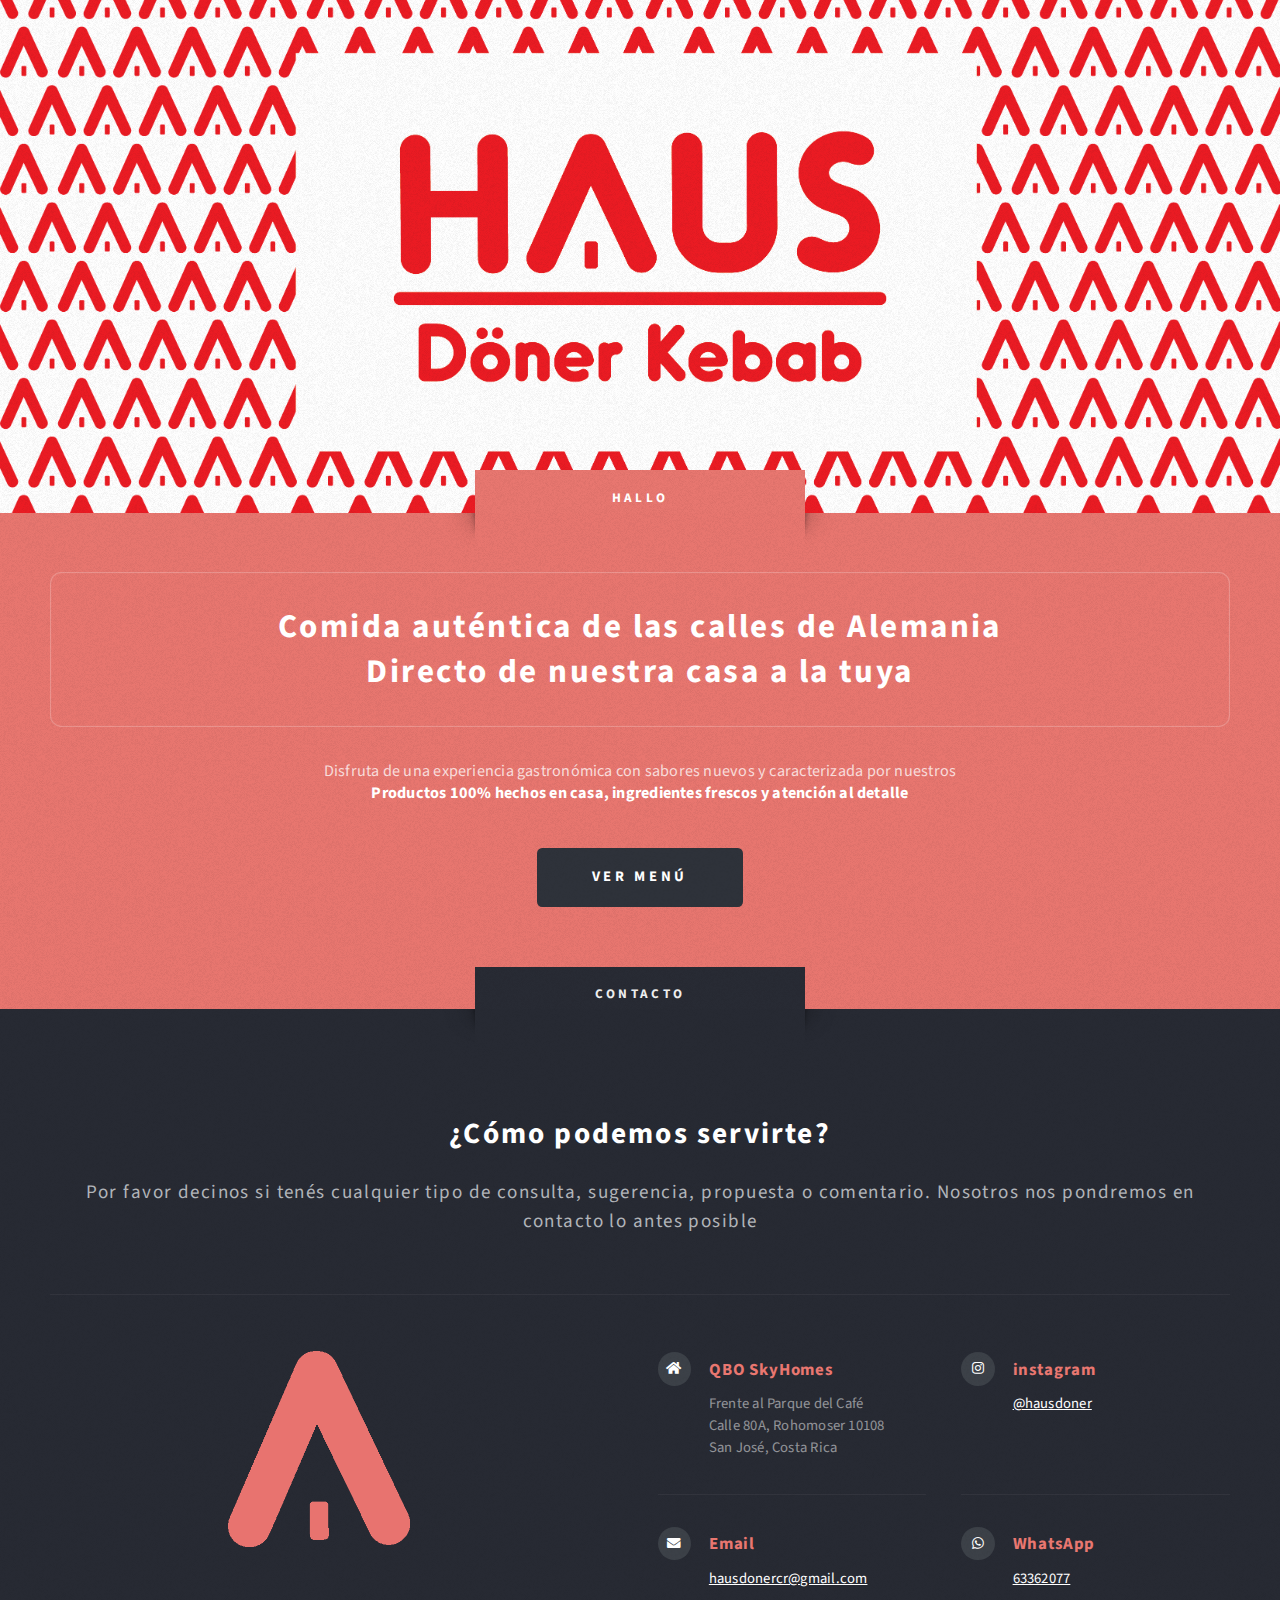
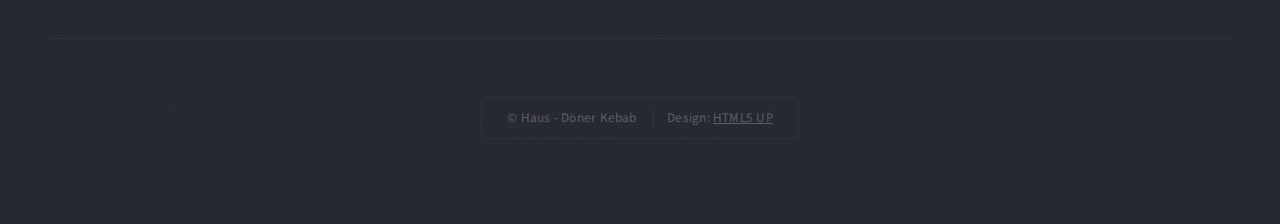
==== commit c206902e: "Removes forwarding to olaclick from menu" ====
--- a/menu.html
+++ b/menu.html
@@ -9,7 +9,6 @@
 <head>
 	<title>Menu</title>
 	<meta charset="utf-8" />
-  <meta http-equiv="Refresh" content="0; url='https://hausdonerkebab.ola.click/products'" />
 	<meta name="viewport" content="width=device-width, initial-scale=1, user-scalable=no" />
 	<link rel="stylesheet" href="assets/css/main.css" />
 </head>
@@ -30,8 +29,6 @@
 				<ul>
 					<li class="current"><a href="index.html">Home</a></li>
 					<li><a href="#main">Quiénes Somos</a></li>
-					<li><a href="https://hausdonerkebab.ola.click/products">Menú (Restaurante
-							Virtual)</a></li>
 					<li class="current"><a href="catering.html">Catering</a></li>
 					<li><a href="https://wa.me/c/50663362077">Catálogo</a></li>
 				</ul>
